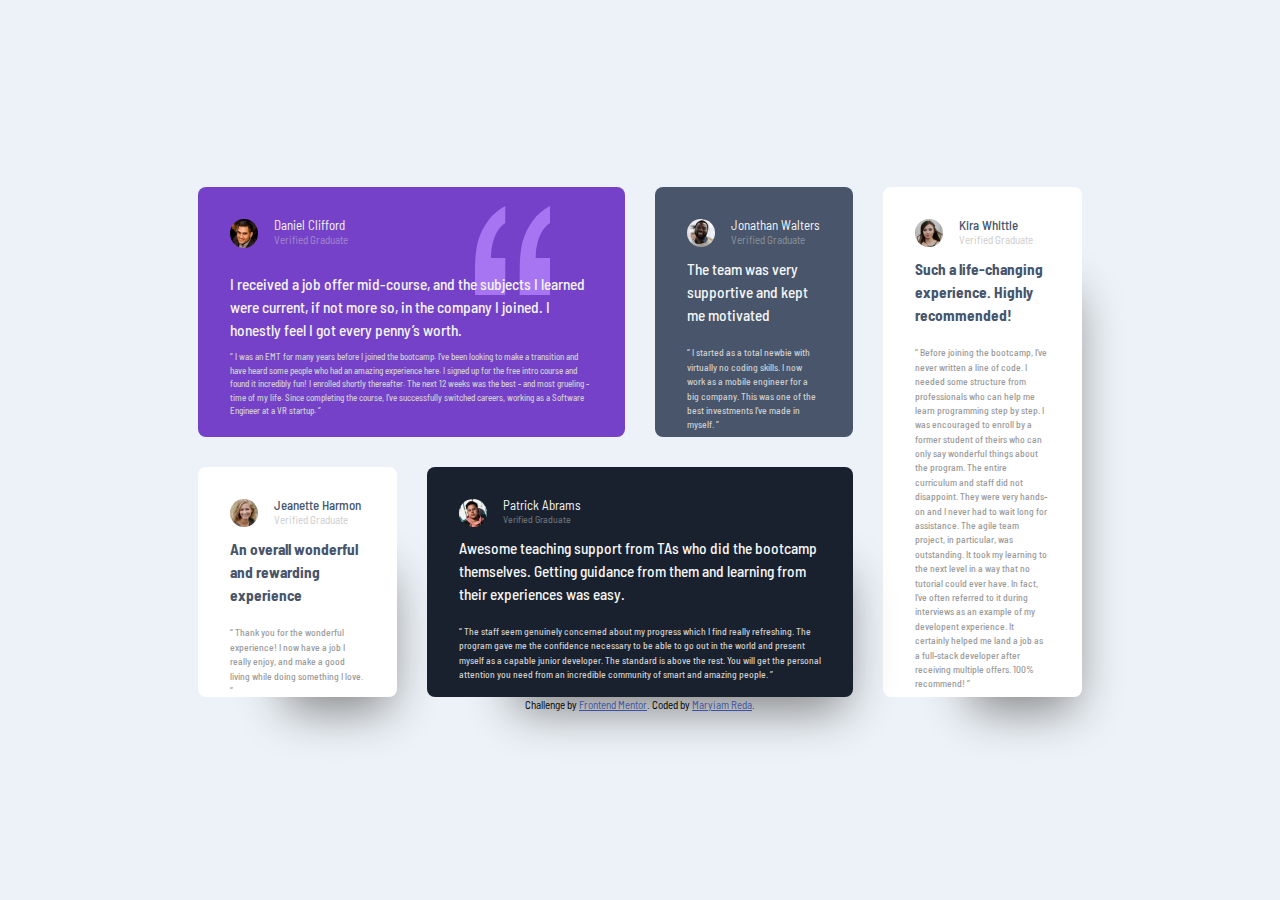
==== index.html @ 3776bec7 "moving folders" ====
<!DOCTYPE html>
<html>

<head>

    <meta charset="UTF-8" />
    <title>Frontend Mentor | [Maryiam Reda]</title>

    <title>assigment</title>
    <style> </style>
    <script></script>
    <link rel="stylesheet" href="master.css">
    <link rel="preconnect" href="https://fonts.googleapis.com">
    <link rel="preconnect" href="https://fonts.gstatic.com" crossorigin>
    <link
        href="https://fonts.googleapis.com/css2?family=Barlow+Semi+Condensed:ital,wght@0,100;0,200;0,300;0,400;0,500;0,600;0,700;0,800;0,900;1,100;1,200;1,300;1,400;1,500;1,600;1,700;1,800;1,900&family=Karla:ital,wght@0,200..800;1,200..800&display=swap"
        rel="stylesheet">
</head>

<body>

    <div class="container">
        <article class="one span-2">
            <div class="flex">
                <img src="./images/image-daniel.jpg">

                <div>
                    <h2 class="name">Daniel Clifford</h2>
                    <p class="position">Verified Graduate</p>
                </div>
            </div>
            <img src="bg-pattern-quotation.svg" class="quotation">
            <!-- <embed src="bg-pattern-quotation.svg" width="50" height="60"> -->
            <h3 style="padding-top: 1px;">
                I received a job offer mid-course, and the subjects I learned were current, if not more so,
                in the company I joined. I honestly feel I got every penny’s worth.
            </h3>
            <p style=" font-size: 9px; padding-top: 8px; font-weight: 500;">
                “ I was an EMT for many years before I joined the bootcamp. I’ve been looking to make a
                transition and have heard some people who had an amazing experience here. I signed up
                for the free intro course and found it incredibly fun! I enrolled shortly thereafter.
                The next 12 weeks was the best - and most grueling - time of my life. Since completing
                the course, I’ve successfully switched careers, working as a Software Engineer at a VR startup. ”
            </p>

        </article>
        <article class="two">
            <div class="flex">
                <div> <img src="./images/image-jonathan.jpg"> </div>
                <div>
                    <h2 class="name">Jonathan Walters</h2>
                    <p class="position">Verified Graduate</p>
                </div>
            </div>
            <h3>
                The team was very supportive and kept me motivated
            </h3>
            <p>
                “ I started as a total newbie with virtually no coding skills. I now work as a mobile engineer
                for a big company. This was one of the best investments I’ve made in myself. ”
            </p>
        </article>
        <article class="three">
            <div class="flex">
                <div><img src="./images/image-kira.jpg"></div>
                <div>
                    <h2 class="name">Kira Whittle</h2>
                    <p class="position">Verified Graduate</p>
                </div>
            </div>
            <h3>
                Such a life-changing experience. Highly recommended!
            </h3>
            <p>
                “ Before joining the bootcamp, I’ve never written a line of code. I needed some structure from
                professionals who can help me learn programming step by step. I was encouraged to enroll by a former
                student of theirs who can only say wonderful things about the program. The entire curriculum and staff
                did not disappoint. They were very hands-on and I never had to wait long for assistance. The agile team
                project, in particular, was outstanding. It took my learning to the next level in a way that no tutorial
                could ever have. In fact, I’ve often referred to it during interviews as an example of my developent
                experience. It certainly helped me land a job as a full-stack developer after receiving multiple offers.
                100% recommend! ”
            </p>
        </article>
        <article class="four">
            <div class="flex">
                <div><img src="./images/image-jeanette.jpg"></div>
                <div>
                    <h2 class="name">Jeanette Harmon</h2>
                    <p class="position">Verified Graduate</p>
                </div>
            </div>
            <h3>
                An overall wonderful and rewarding experience</h3>
            <p>
                “ Thank you for the wonderful experience! I now have a job I really enjoy, and make a good living
                while doing something I love. ”
            </p>
        </article>
        <article class="five span-2">
            <div class="flex">
                <div> <img src="./images/image-patrick.jpg"></div>
                <div>
                    <h2 class="name">Patrick Abrams</h2>
                    <p class="position">Verified Graduate</p>
                </div>
            </div>
            <h3>
                Awesome teaching support from TAs who did the bootcamp themselves. Getting guidance from them and
                learning from their experiences was easy.
            </h3>
            <p>
                “ The staff seem genuinely concerned about my progress which I find really refreshing. The program
                gave me the confidence necessary to be able to go out in the world and present myself as a capable
                junior developer. The standard is above the rest. You will get the personal attention you need from
                an incredible community of smart and amazing people. ”
            </p>
        </article>





    </div>
    <div class="attribution">
        Challenge by <a href="https://www.frontendmentor.io?ref=challenge" target="_blank">Frontend Mentor</a>.
        Coded by <a href="#">Maryiam Reda</a>.
    </div>

</body>

</html>
---- master.css ----
* {
    margin: 0;
    padding: 0;
    box-sizing: border-box;
    --first-text-colorhsl: 0, 0%, 81%;
}

.flex img,
picture {
    max-width: 100%;
    display: block;
    width: 1.75rem;
    border-radius: 50%;
}

.quotation {
    width: 50px;
    height: 00px;
    left: 0px;
    top: 20px;
    position: relative;
    z-index: -1;
}

.name {
    font-size: 0.8125rem;
    font-weight: 500;
    line-height: 1;
}

.position {
    font-size: 0.6875rem;
    opacity: 0.5;
}

.du {
    border: red solid 10px;
    width: 100%;
    height: 100%;
}

body {
    height: 100vh;
    line-height: 1.5;
    background-color: hsl(210, 46%, 95%);
    display: grid;
    place-content: center;
    font-family: "Barlow Semi Condensed", sans-serif;
    max-width: 1440px;

}

.container {
    width: 69vw;

    display: grid;
    grid-template-columns: repeat(4, 1fr);
    grid-template-rows: 250px 230px;
    gap: 30px;

}

.flex {
    display: flex;
    gap: var(--gap, 1rem);
}

article {
    padding: 2rem;
    border-radius: 0.5rem;
}

.span-2 {
    grid-column: span 2;
}

.one p,
.two p,
.five p {
    color: hsl(0, 0%, 81%);
}

.one h3,
.two h3,
.five h3 {
    color: whitesmoke;
    font-weight: 500;

}

.one h2,
.two h2,
.five h2 {
    color: whitesmoke;
    font-weight: 400;

}

.four p,
.three p {
    color: hsl(0, 0%, 60%);

}


h3 {
    padding-top: 10px;
    font-size: 0.96rem;
}


.one {
    background-color: hsl(263, 55%, 52%);
    background-image: url(./bg-pattern-quotation.svg);
    background-repeat: no-repeat;
    background-position: top 19px right 75px;
    background-size: 75px 89px;
}

.two {
    background-color: hsl(217, 19%, 35%);
}

.three {
    background-color: white;
    grid-row: span 2;
    color: rgb(0, 0, 0 / 62%);
    box-shadow: 2.5rem 3.75rem 3rem -3rem grey;

}

.four {
    background-color: white;
    color: rgb(0, 0, 0 / 62%);
    box-shadow: 2.5rem 3.75rem 3rem -3rem grey;



}

.four h3,
.three h3,
.four h2,
.three h2 {
    color: hsl(217 19% 35%);
    ;
}

.five {
    background-color: hsl(219, 29%, 14%);
    box-shadow: 2.5rem 3.75rem 3rem -3rem grey;

}

.five p {
    font-size: 10px;
}



article>p:last-of-type {
    padding-top: 18px;
    font-size: 0.6rem;
    font-weight: 500;
}

.attribution {
    font-size: 11px;
    text-align: center;
}

.attribution a {
    color: hsl(228, 45%, 44%);
}

.name {
    font-size: 0.8125rem;
    font-weight: 500;
    line-height: 1;
}
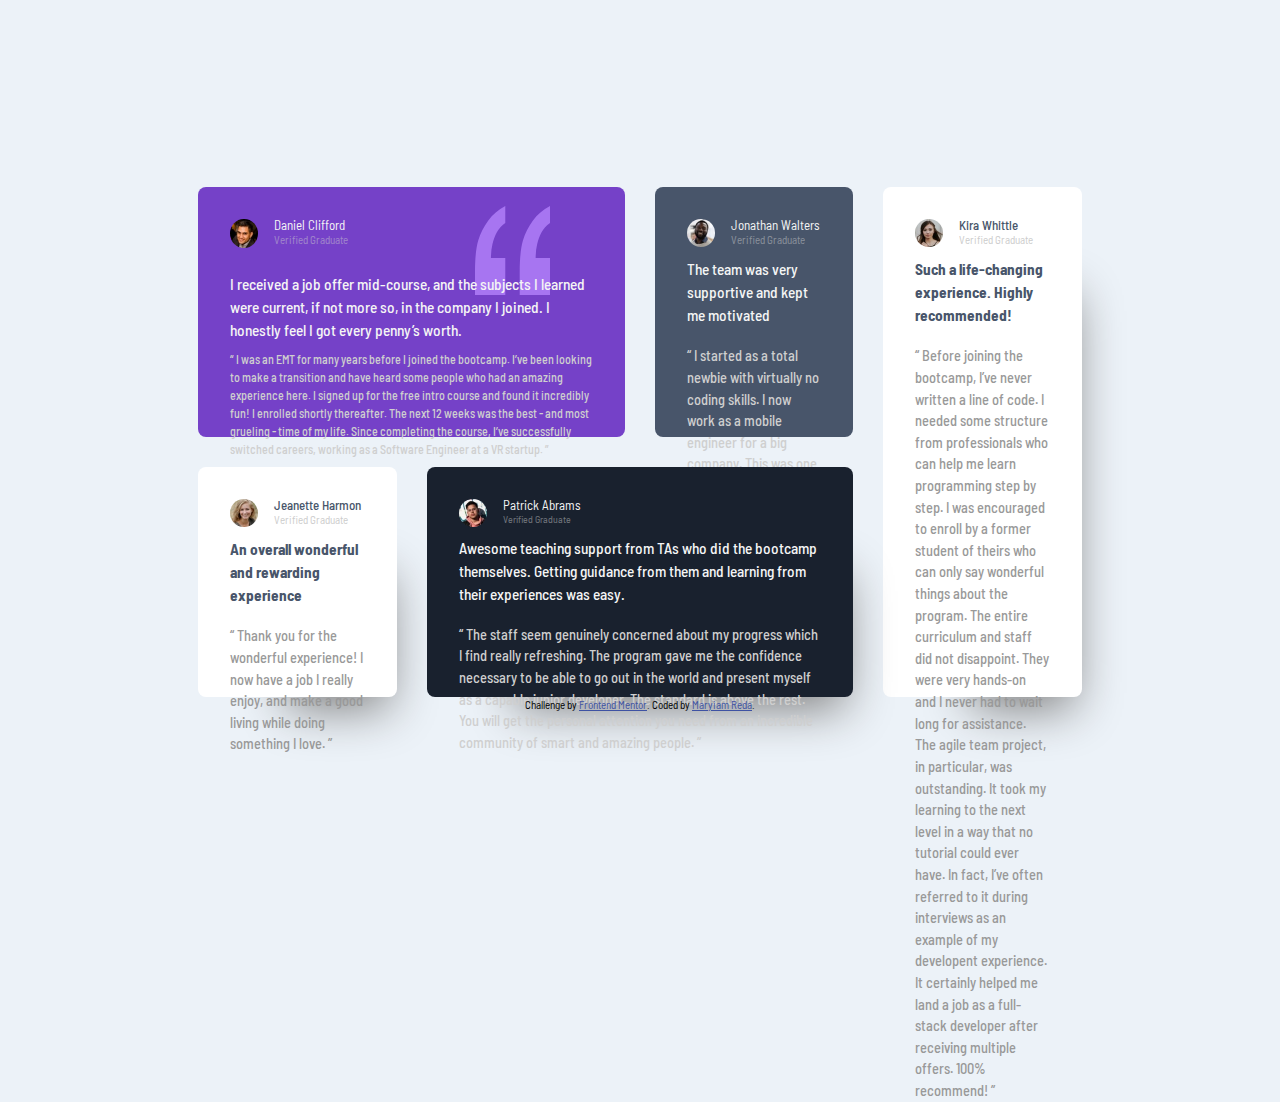
==== commit 29dd79b4: "p fontsize" ====
--- a/index.html
+++ b/index.html
@@ -35,7 +35,7 @@
                 I received a job offer mid-course, and the subjects I learned were current, if not more so,
                 in the company I joined. I honestly feel I got every penny’s worth.
             </h3>
-            <p style=" font-size: 9px; padding-top: 8px; font-weight: 500;">
+            <p style=" font-size: 12px; padding-top: 8px; font-weight: 500;">
                 “ I was an EMT for many years before I joined the bootcamp. I’ve been looking to make a
                 transition and have heard some people who had an amazing experience here. I signed up
                 for the free intro course and found it incredibly fun! I enrolled shortly thereafter.
--- a/master.css
+++ b/master.css
@@ -160,7 +160,7 @@
 
 article>p:last-of-type {
     padding-top: 18px;
-    font-size: 0.6rem;
+    font-size: 0.9rem;
     font-weight: 500;
 }
 
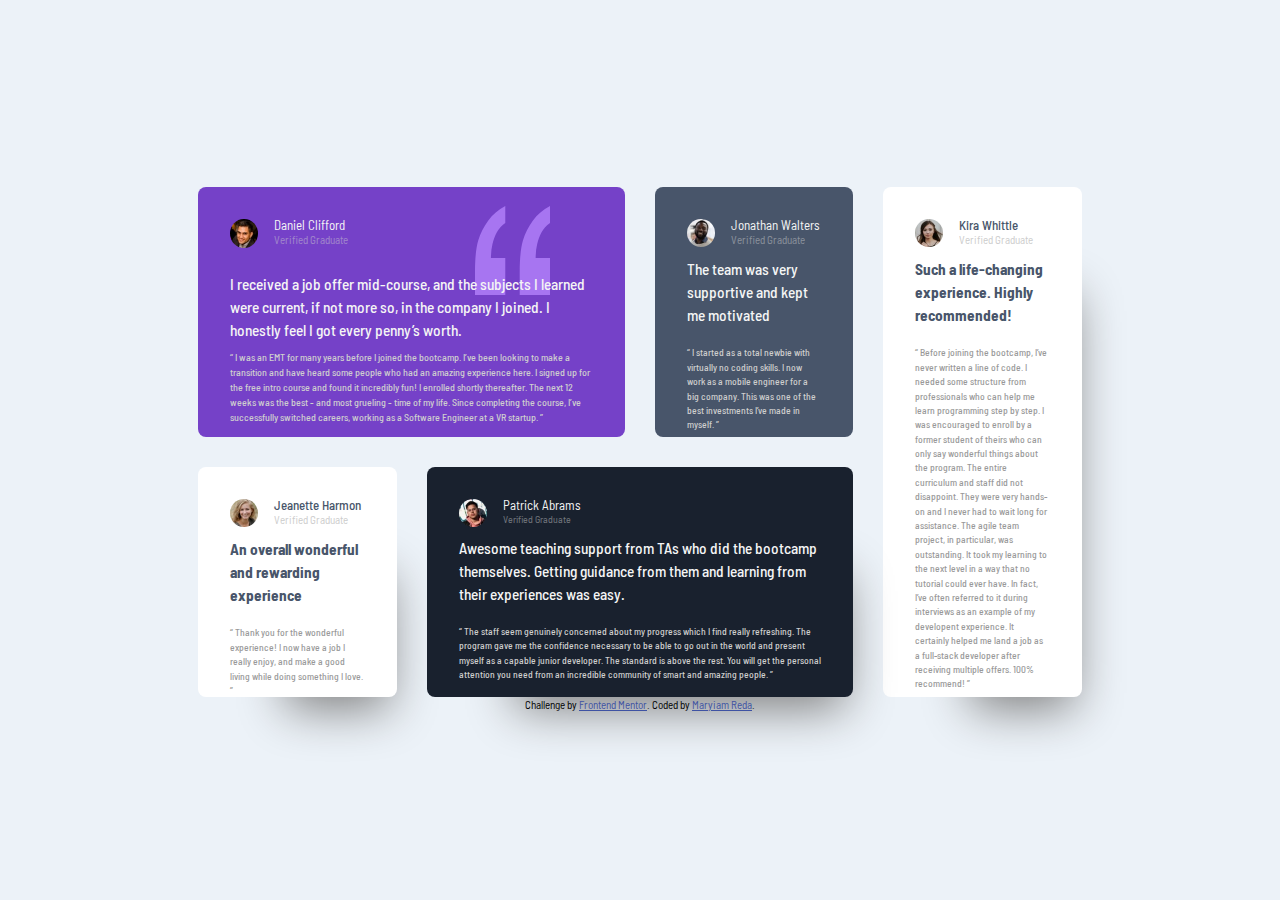
==== commit 208ef03d: "font size" ====
--- a/index.html
+++ b/index.html
@@ -35,7 +35,7 @@
                 I received a job offer mid-course, and the subjects I learned were current, if not more so,
                 in the company I joined. I honestly feel I got every penny’s worth.
             </h3>
-            <p style=" font-size: 12px; padding-top: 8px; font-weight: 500;">
+            <p style=" font-size: 10px; padding-top: 8px; font-weight: 500;">
                 “ I was an EMT for many years before I joined the bootcamp. I’ve been looking to make a
                 transition and have heard some people who had an amazing experience here. I signed up
                 for the free intro course and found it incredibly fun! I enrolled shortly thereafter.
--- a/master.css
+++ b/master.css
@@ -160,7 +160,7 @@
 
 article>p:last-of-type {
     padding-top: 18px;
-    font-size: 0.9rem;
+    font-size: 0.6rem;
     font-weight: 500;
 }
 
